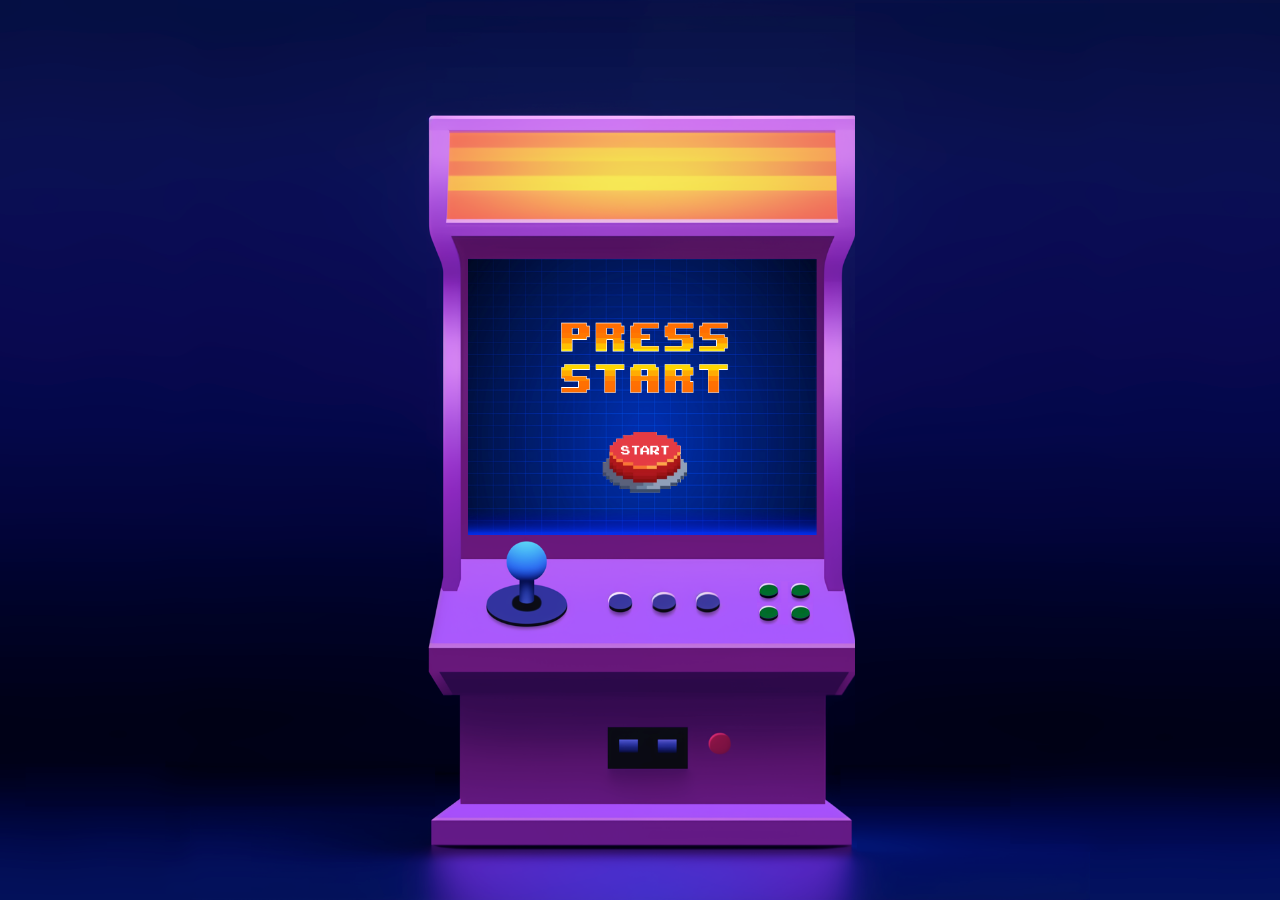
==== index.html @ 28a4548b "put javascript from index.html into script.js" ====
<!--
    
Clint Steadman
    
index.html

-->

<!DOCTYPE html>
<html lang="en">
<head>
    <title>Clint's Portfolio</title>
    <meta name="viewport" content="width=device-width, initial-scale=1, maximum-scale=1, minimum-scale=1" />
    <link href="https://fonts.googleapis.com/css2?family=Russo+One&display=swap" rel="stylesheet">
    <link href="https://fonts.googleapis.com/css2?family=Roboto+Mono:wght@500&display=swap" rel="stylesheet">
    <link rel="stylesheet" type="text/css" href="default.css">
</head>
<body id="index">
    <div class="index-centered-content">
        <div class="image-container">
            <img src="images/PressStart1.png" alt="Press Start" id="image1">
            <img src="images/PressStart2.png" alt="Press Start 2" id="image2" style="display: none;">
        </div>
        <div class="red-button-container">
            <img src="images/RedButtonUp.png" alt="Red Button Up" id="redButtonUp" class="red-button">
            <img src="images/RedButtonDown.png" alt="Red Button Down" id="redButtonDown" class="red-button" style="display: none;">
        </div>
    </div>
    <!-- JavaScript code for image rotation -->
    <script type="text/javascript" src="script.js"></script>
</body>
</html>
---- default.css ----
/*
    
Clint Steadman
    
default.css

*/

/* variables for css ----------------------------------------------------------------------------------------*/
:root{
	/*--mainColor:#eaeaea;*/
	/*--secondaryColor:#fff;*/

	--borderColor:#c1c1c1;

	--mainText: white;
	--secondaryText:white;

	--themeDotBorder:white;

	--previewBg:rgb(25, 39, 52, 0.8);
	--previewShadow:#111921;

	--buttonColor: green;

	--defaultBackgroundImage: url('images/bluegrid2.png'); /* Vecteezy.com */


}

/* base Arcade Clint page with background image -------------------------------------------------------------*/
@font-face {
	font-family: "Arcade Normal";
	src: url('/Users/clinty2710/Library/Fonts/ARCADE_N.TTF') format('TrueType');
}

body.landing-page {
	background-image: url('images/stretchedarcaV3.png');
	background-size: 100% 100%;
	background-repeat: no-repeat;
	background-attachment: fixed;
	background-position: center center;
	overflow: hidden;
	font-family: "Arcade Normal", Times, Serif;
	color: white;
  }

.header {
	font-family: "Arcade Normal", Times, Serif;
    color: purple;
    height: 100px;
    padding: 20px;
    text-align: center;
}

/* Style the scrollable content area with padding -----------------------------------------------------*/
.body {
    position: fixed;
    top: 170px; 
    left: 155px; 
    right: 155px; 
    bottom: 118px; 
    overflow: hidden; 
    padding: 15px;
	background-image: var(--defaultBackgroundImage);
	background-size: 100% 100%;
}

.post-body {
    position: relative;
	font-family: "Arcade Normal", Times, Serif;
	color: white;
}

.post-body::before {
    content: "";
    background-image: url('images/bluegrid.png');
	background-size: 100% 100%;
	background-repeat: no-repeat;
	background-attachment: fixed;
	background-position: center center;
	overflow: hidden;
    position: absolute;
    top: 0;
    left: 0;
    right: 0;
    bottom: 0;
    z-index: -1; 
}
/* Style for index.html --------------------------------------------------------------------------------*/

#index {
    background-image: url('images/smallarcade.png');
    background-size: cover;
    background-position: center;
    background-attachment: fixed;
    background-color: #222;
    height: 100vh;
}

/* Styles for the centered content */
.index-centered-content {
    display: flex;
    justify-content: center;
    align-items: flex-end;
    min-height: 100vh;
}

/* Styles for the image container */
.image-container {
    display: flex;
    justify-content: center;
    align-items: center;
    min-height: 100vh;
    position: relative;
    top: -100px;
}

.image-container img {
    max-width: 30%;
    height: auto;
    display: block;
    margin: 15px 0 0 1%;
}

/* Styles for the RedButton images */
.red-button-container {
    display: flex;
    justify-content: center;
    align-items: center;
    position: relative;
    top: 25px; /* Vertical positioning */

    /* Maintain RedButton position */
    position: absolute;
    bottom: 0;
    left: 50.4%;
    transform: translateX(-50%);
}

.red-button-container .red-button {
    max-width: 30%;
    height: auto;
    margin: 10px;
}

.red-button-container #redButtonDown {
    display: none;
}

/* CSS for page transition -----------------------------------------------------------------------------*/
.page {
	position: absolute;
	top: 0;
	left: 0;
	width: 100%;
	height: 100%;
	transition: transform 0.5s, opacity 0.5s;
	transform: scale(1);
	opacity: 1;
	display: none;
  }
  
  .page.active {
	display: block;
	transform: scale(1);
	opacity: 1;
	transition: transform 0.5s, opacity 0.5s;
  }
  
  .page.active.incoming {
	transform: scale(0.8);
	opacity: 0;
  }
  
  .page.zoom-in {
	transform: scale(1);
	opacity: 1;
	transition: transform 0.5s, opacity 0.5s;
	display: block;
	z-index: 1;
  }
  
  .page.zoom-out {
	transform: scale(0.8);
	opacity: 0;
	z-index: 0;
	display: block;
	position: absolute;
  }
  

/* Style the footer at the bottom ----------------------------------------------------------------------*/
.footer {
    position: fixed;
    left: 0;
    right: 0;
    bottom: 0;
    color: white;
    height: 100px; 
    padding: 10px;
    text-align: center;
}

.joystick {
    max-width: 100px; 
	height: 150px;
    position: fixed;
    left: 23.2%; 
    bottom: 30px;
}

.tilted-joystick {
	display: none;
    width: 100px;
    height: 150px;
    position: fixed;
    left: 22%; 
    bottom: 28px; 
}


/* Arcade Screen Tag Styles --------------------------------------------------------------------------------*/

html, body{
	padding: 0;
	margin: 0;
	scroll-behavior: smooth;
}

body *{
	transition: 0.3s;
}


h1, h2, h3, h4, h5, h6, strong{
	color: var(--mainText);
	font-weight: 300;
}

p, li, span, label, input, textarea{
	color: var(--secondaryText);
}

a{
	text-decoration: none;
	color:#17a2b8;
}

ul{
	list-style: none;
}

h1 { font-size: 45px;}
h2 { font-size: 36px;}
h3 { font-size: 28px;}
h4 { font-size: 24px;}
h5 { font-size: 20px;}
h6 { font-size: 16px;}


.s1{
	background-color: var(--mainColor);
	overflow:auto;
}

.s2{
	background-color: var(--secondaryColor);
	border-bottom: 5px dashed var(--borderColor);
	overflow:auto;
}


.main-container{
	width: 1000px;
	margin: 0 auto;

}

/* Name Title --------------------------------------------------------------------------------------------*/
.greeting-wrapper {
    display: grid;
    text-align: center;
    align-content: center;
    min-height: 10em;
    margin: 0; 
}

.space-invader-wrapper {
    display: flex;
    justify-content: center; /* Center items horizontally */
    align-items: center; /* Center items vertically */
    padding: 5px 5px 0 5px;
	margin-top: -60px;
	margin-bottom: 50px;
}

.browser-image {
    height: 22px;
    width: 20px;
    margin: 5px;
}


.intro-wrapper{
	background-color: var(--secondaryColor);
	border: 5px dashed var(--borderColor);
	border-radius:5px 5px 0 0;


	-webkit-box-shadow: -1px 1px 3px -1px rgba(0,0,0,0.75);
	-moz-box-shadow: -1px 1px 3px -1px rgba(0,0,0,0.75);
	box-shadow: -1px 1px 3px -1px rgba(0,0,0,0.75);

	display: grid;
	grid-template-columns: 1fr 1fr;
	grid-template-areas: 
		'nav-wrapper nav-wrapper'
		'left-column right-column'
	;
}

/* Nav bar and intro wrapper/theme buttons -------------------------------------------------------------------*/
.nav-wrapper{
	border-radius:5px 5px 0 0;
	grid-area:nav-wrapper;
	border-bottom: 1.5px dashed var(--borderColor);
	display: flex;
	justify-content: space-between;
	align-items: center;
	background-color: var(--mainColor);
}

#navigation a{
	color:var(--mainText);
}


#navigation{
	margin:0;
	padding: 10px;
}

#navigation li{
	display: inline-block;
	margin-right: 5px;
	margin-left:5px;
}

.space-invader-wrapper-2 {
    display: flex;
    justify-content: center; 
    align-items: center; 
    padding: 5px;
}

.browser-image-3 {
    height: 80px;
    width: 100px;
    margin: 5px;
    margin-top: 5px;
}

.space-invader-wrapper-3 {
    display: flex;
    justify-content: center; 
    align-items: center; 
    padding: 10px;
}

.browser-image-2 {
    height: 45px;
    width: 60px;
    margin: 5px;
    margin-top: 50px;
}


.left-column{
	grid-area: left-column;
	padding-top:50px;
	padding-bottom: 50px;
}

#profile_pic{
	display: block;
	margin:0 auto;

	height: 200px;
	width: 200px;
	object-fit: cover;
	border:2px solid var(--borderColor);
}


#theme-options-wrapper{
	display: flex;
	justify-content: center;
}

.theme-dot{
	height: 30px;
	width: 30px;
	background-color: black;
	border-radius: 50%;

	margin: 5px;
	border:2px solid var(--themeDotBorder);

	-webkit-box-shadow: -1px 1px 3px -1px rgba(0,0,0,0.75);
	-moz-box-shadow: -1px 1px 3px -1px rgba(0,0,0,0.75);
	box-shadow: -1px 1px 3px -1px rgba(0,0,0,0.75);

	cursor: pointer;
}


.theme-dot:hover{
	border-width: 5px;
}


#default-mode{
	background-color: #002999;
}

#black-mode{
	background-color: black;
}

#green-mode{
	background-color: #005D3B;
}

#purple-mode{
	background-color: #5921AC;
}

#settings-note{
	font-size: 12px;
	font-style: italic;
	text-align: center;
}

.right-column {
    grid-area: right-column;
    display: grid;
    align-content: start;
    padding-top: 95px; 
    padding-bottom: 50px;
}


#preview-shadow{
	background-color: var(--previewShadow);
	max-width: 300px;
	height: 200px;
	padding-left: 30px;
	padding-top: 30px;
}

#preview{
	width: 300px;
	border: 2px dashed #17a2b8;
	background-color: var(--previewBg);
	padding: 15px;
	position: relative;
}

.corner{
	width:20px;
	height: 20px;
	position: absolute;
}

#corner-tl{
	top:-5px;
	left: -5px
}

#corner-tr{
	top:-5px;
	right: -5px
}

#corner-br{
	bottom:-5px;
	right: -5px
}

#corner-bl{
	bottom:-5px;
	left: -5px
}

/* About me/skills section and Social media -------------------------------------------------------------------*/
.about-wrapper{
	display: grid;
	grid-template-columns: repeat(auto-fit, minmax(320px, 1fr));
	padding-bottom: 50px;
	padding-top: 50px;
	gap:100px;
}

hr {
    border: none;
    border-top: 5px dashed var(--borderColor);
}

#skills{
	display: flex;
	justify-content: space-evenly;
	background-color: var(--previewShadow);
	padding-right: 40px;
	padding-top: 15px;
}

.social-links{
	display: grid;
	align-content: center;
	text-align: center;
}

#social_img{
	width: 100%;
	border:2px solid var(--borderColor);
}

.social-icons {
    display: flex;
    align-items: center; /* Vertically center the icons */
	justify-content: center;
	gap: 50px;
}

/* Past Projects Section ---------------------------------------------------------------------------------*/
.post-wrapper{
	display: grid;
	grid-template-columns: repeat(auto-fit, 320px);
	gap:20px;
	justify-content: center;
	padding-bottom: 50px;
}

.post{
	border: 1.5px solid var(--borderColor);
	-webkit-box-shadow: -2px 7px 21px -9px rgba(0,0,0,0.75);
	-moz-box-shadow: -2px 7px 21px -9px rgba(0,0,0,0.75);
	box-shadow: -2px 7px 21px -9px rgba(0,0,0,0.75);
}

.thumbnail{
	display: block;
	width: 100%;
	height:180px;
	object-fit: cover;
}

.post-preview{
	background-color: #fff;
	padding:15px;
}

.post-title{
	color:black;
	margin: 0;
}

.post-intro{
	color:#4b5156;
	font-size: 14px;
}

/* Contact Form and end of page -----------------------------------------------------------------------*/
#contact-form{
	display: block;
	max-width: 600px;
	margin: 0 auto;
	border: 5px dashed var(--borderColor);
	padding: 15px;
	border-radius: 5px;
	background-color: var(--mainColor);
	margin-bottom: 50px;

}

#contact-form label{
	line-height: 2.7em;
}

#contact-form textarea{
	min-height: 100px;
	font-size: 14px;
}


.input-field{
	width: 100%;
	padding-top: 10px;
	padding-bottom:10px;
	color: black;
	background-color: #eaeaea;
	border-radius: 5px;
	border:1px solid var(--borderColor);
	font-size: 14px;
}


#submit-btn{
	font-family: "Arcade Normal", Times, Serif;
	margin-top: 10px;
	width: 100%;
	padding-top: 10px;
	padding-bottom:10px; 
	color: #fff;
	background-color: var(--buttonColor);
	border:none;
}

#space-ship {
    width: 100px; 
    display: block;
    margin: 0 auto;
	margin-bottom: 40px;
}

/* @media actions ----------------------------------------------------------------------------------------*/
@media screen and (max-width: 1200px){
	.main-container{
		width: 95%;
	}
}

@media screen and (max-width: 800px){
	.intro-wrapper{
		grid-template-columns: 1fr;
		grid-template-areas: 
			'nav-wrapper'
			'left-column'
			'right-column'
		;
	}

	.right-column{
		justify-content: center;
	}

}

@media screen and (max-width: 400px){
	#preview-shadow{
		max-width: 280px;
		height: 180px;
		padding-left: 10px;
		padding-top: 10px;
	}

	#preview{
		width: 280px;

	}

}

@media screen and (max-width: 925px) {
	.body {
	  position: fixed;
	  top: 0;
	  left: 0;
	  width: 100%;
	  height: 100%;
	  padding: 0;
	  margin: 0;
	}
  }
  
  @media screen and (max-width: 925px) {
    .joystick {
        display: none;
    }
}

/* Media Query for index.html smaller viewport width */
@media (max-width: 880px) {
    .image-container img {
        max-width: 33%; /* Allow "Press Start" images to resize to fit the viewport */
        margin: 15px 0;
    }

    .red-button-container {
        top: 0px; /* Adjust the vertical position if needed */
    }
}
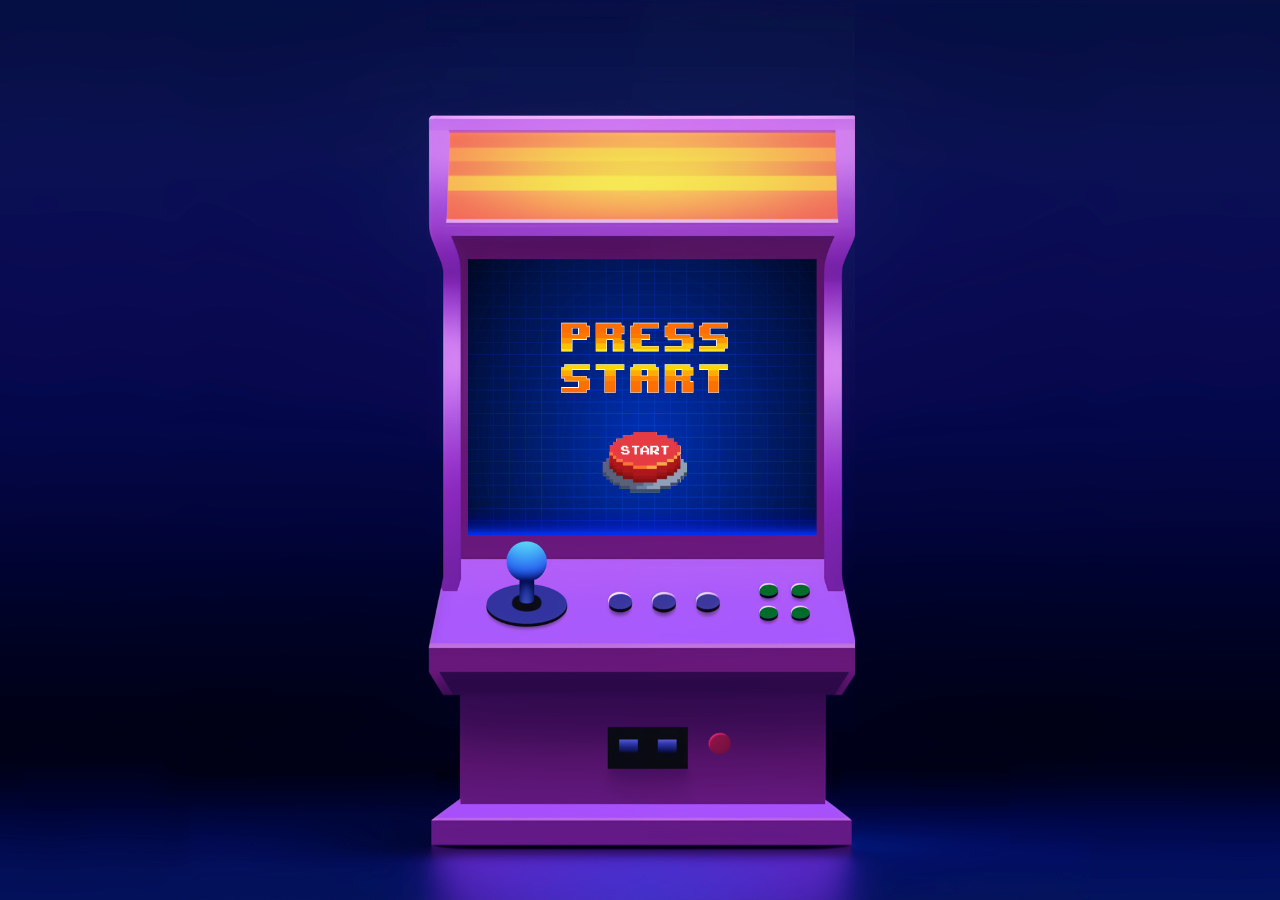
==== commit 666dfe2f: "adjust script and images" ====
--- a/index.html
+++ b/index.html
@@ -16,17 +16,21 @@
     <link rel="stylesheet" type="text/css" href="default.css">
 </head>
 <body id="index">
-    <div class="index-centered-content">
-        <div class="image-container">
-            <img src="images/PressStart1.png" alt="Press Start" id="image1">
-            <img src="images/PressStart2.png" alt="Press Start 2" id="image2" style="display: none;">
-        </div>
-        <div class="red-button-container">
-            <img src="images/RedButtonUp.png" alt="Red Button Up" id="redButtonUp" class="red-button">
-            <img src="images/RedButtonDown.png" alt="Red Button Down" id="redButtonDown" class="red-button" style="display: none;">
+    <div class="transition-container initial">
+        <div class="index-centered-content">
+            <div class="image-container">
+                <img src="images/PressStart1.png" alt="Press Start" id="image1">
+                <img src="images/PressStart2.png" alt="Press Start 2" id="image2" style="display: none;">
+            </div>
+            <div class="red-button-container">
+                <img src="images/RedButtonUp.png" alt="Red Button Up" id="redButtonUp" class="red-button">
+                <img src="images/RedButtonDown.png" alt="Red Button Down" id="redButtonDown" class="red-button" style="display: none;">
+            </div>
         </div>
     </div>
-    <!-- JavaScript code for image rotation -->
+    
+    <!-- Include your external script.js for transitions -->
     <script type="text/javascript" src="script.js"></script>
 </body>
 </html>
+
--- a/default.css
+++ b/default.css
@@ -34,16 +34,43 @@
 	src: url('/Users/clinty2710/Library/Fonts/ARCADE_N.TTF') format('TrueType');
 }
 
-body.landing-page {
-	background-image: url('images/stretchedarcaV3.png');
+html {
+	background-image: url(images/smallarcade.png);
+	background-color: #020434;
 	background-size: 100% 100%;
-	background-repeat: no-repeat;
-	background-attachment: fixed;
-	background-position: center center;
-	overflow: hidden;
-	font-family: "Arcade Normal", Times, Serif;
-	color: white;
-  }
+    background-repeat: no-repeat;
+    background-attachment: fixed;
+    background-position: center center;
+    position: absolute;
+    top: 0;
+    left: 0;
+    width: 100%;
+    height: 100%;
+    z-index: -1; /* Place it behind the content */
+}
+.transition-container {
+    background: transparent; /* Remove the background image from the body */
+    overflow: hidden;
+    font-family: "Arcade Normal", Times, Serif;
+    color: white;
+    position: relative;
+    z-index: 1;
+    transition: all 1s ease;
+}
+
+.background-image {
+    background-image: url('images/stretchedarcaV3.png');
+    background-size: 100% 100%;
+    background-repeat: no-repeat;
+    background-attachment: fixed;
+    background-position: center center;
+    position: absolute;
+    top: 0;
+    left: 0;
+    width: 100%;
+    height: 100%;
+    z-index: -1; /* Place it behind the content */
+}
 
 .header {
 	font-family: "Arcade Normal", Times, Serif;
@@ -149,46 +176,31 @@
 }
 
 /* CSS for page transition -----------------------------------------------------------------------------*/
-.page {
-	position: absolute;
-	top: 0;
-	left: 0;
-	width: 100%;
-	height: 100%;
-	transition: transform 0.5s, opacity 0.5s;
-	transform: scale(1);
-	opacity: 1;
-	display: none;
-  }
-  
-  .page.active {
-	display: block;
-	transform: scale(1);
-	opacity: 1;
-	transition: transform 0.5s, opacity 0.5s;
-  }
-  
-  .page.active.incoming {
-	transform: scale(0.8);
-	opacity: 0;
-  }
-  
-  .page.zoom-in {
-	transform: scale(1);
-	opacity: 1;
-	transition: transform 0.5s, opacity 0.5s;
-	display: block;
-	z-index: 1;
-  }
-  
-  .page.zoom-out {
-	transform: scale(0.8);
-	opacity: 0;
-	z-index: 0;
-	display: block;
-	position: absolute;
-  }
-  
+
+/* CSS for page transition */
+.transition-container {
+    position: fixed;
+    top: 0;
+    left: 0;
+    right: 0;
+    bottom: 0;
+    z-index: 9999;
+
+    animation: zoomIn 0.5s ease-in-out; /* Animation for zooming in */
+    animation-fill-mode: forwards; /* Ensure the final state is maintained */
+}
+
+@keyframes zoomIn {
+    0% {
+        transform: scale(1.5); /* Start with zoomed-in effect */
+        opacity: 0; /* Fully transparent initially */
+    }
+    100% {
+        transform: scale(1); /* Scale back to original size */
+        opacity: 1; /* Fully opaque at the end */
+    }
+}
+
 
 /* Style the footer at the bottom ----------------------------------------------------------------------*/
 .footer {
@@ -625,6 +637,28 @@
 }
 
 /* @media actions ----------------------------------------------------------------------------------------*/
+@keyframes zoomIn {
+	0% {
+	  transform: scale(0.1);
+	  opacity: 0;
+	}
+	100% {
+	  transform: scale(1);
+	  opacity: 1;
+	}
+  }
+  
+  @keyframes zoomOut {
+	0% {
+	  transform: scale(1);
+	  opacity: 1;
+	}
+	100% {
+	  transform: scale(0.1);
+	  opacity: 0;
+	}
+  }
+
 @media screen and (max-width: 1200px){
 	.main-container{
 		width: 95%;
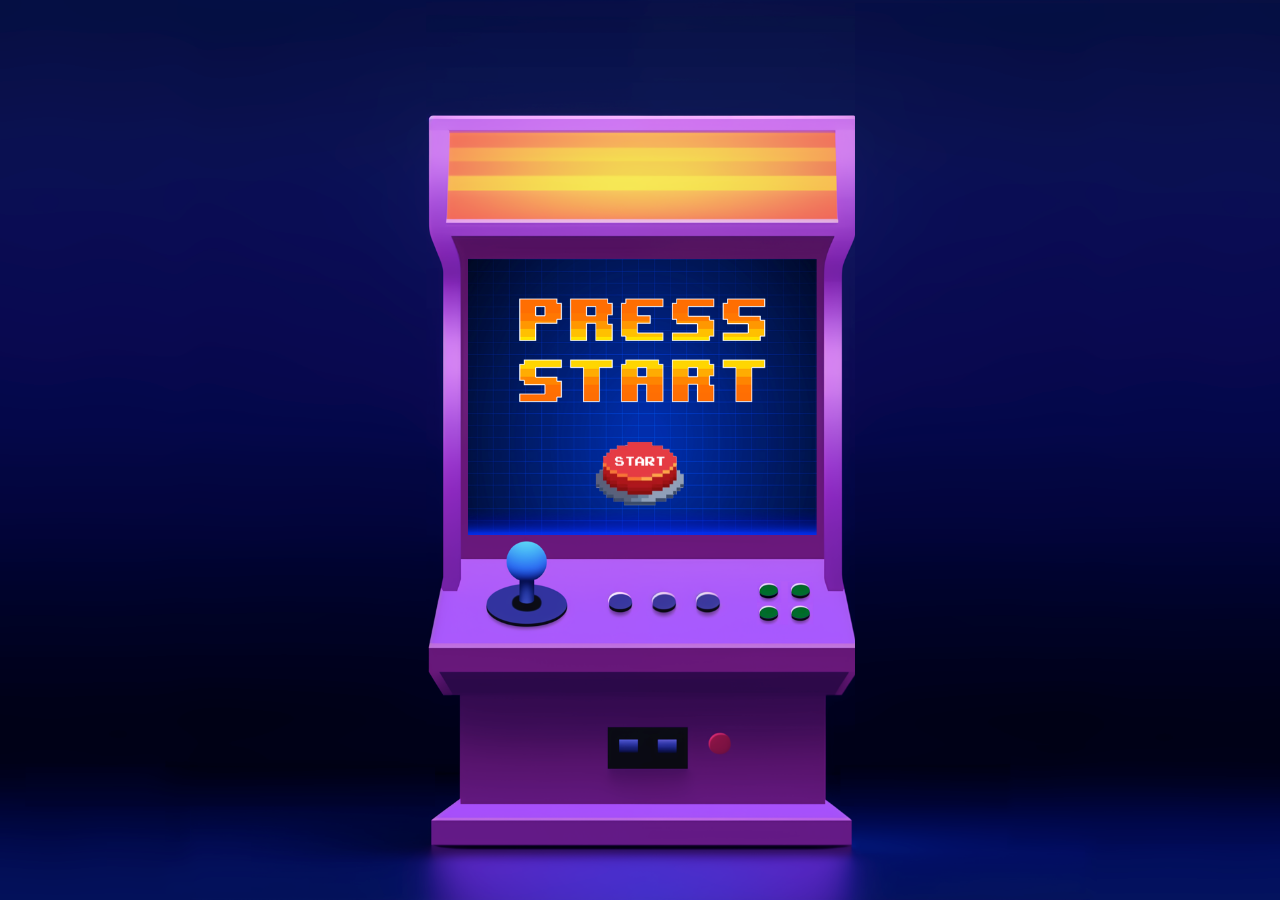
==== commit 4ba534cb: "changed index images and layout" ====
--- a/index.html
+++ b/index.html
@@ -19,12 +19,12 @@
     <div class="transition-container initial">
         <div class="index-centered-content">
             <div class="image-container">
-                <img src="images/PressStart1.png" alt="Press Start" id="image1">
-                <img src="images/PressStart2.png" alt="Press Start 2" id="image2" style="display: none;">
+                <img src="images/PressStart1V2.png" alt="Press Start" id="image1">
+                <img src="images/PressStart2V2.png" alt="Press Start 2" id="image2" style="display: none;">
             </div>
             <div class="red-button-container">
-                <img src="images/RedButtonUp.png" alt="Red Button Up" id="redButtonUp" class="red-button">
-                <img src="images/RedButtonDown.png" alt="Red Button Down" id="redButtonDown" class="red-button" style="display: none;">
+                <img src="images/RedButtonUpV2.png" alt="Red Button Up" id="redButtonUp" class="red-button">
+                <img src="images/RedButtonDownV2.png" alt="Red Button Down" id="redButtonDown" class="red-button" style="display: none;">
             </div>
         </div>
     </div>
--- a/default.css
+++ b/default.css
@@ -31,11 +31,10 @@
 /* base Arcade Clint page with background image -------------------------------------------------------------*/
 @font-face {
 	font-family: "Arcade Normal";
-	src: url('/Users/clinty2710/Library/Fonts/ARCADE_N.TTF') format('TrueType');
+	src: url('fonts/ARCADE_N.TTF') format('TrueType');
 }
 
 html {
-	background-image: url(images/smallarcade.png);
 	background-color: #020434;
 	background-size: 100% 100%;
     background-repeat: no-repeat;
@@ -47,9 +46,16 @@
     width: 100%;
     height: 100%;
     z-index: -1; /* Place it behind the content */
-}
+	
+}
+
+img {
+    max-width: 100%; /* Prevent images from stretching beyond their container */
+    height: auto; /* Maintain the aspect ratio */
+}
+
 .transition-container {
-    background: transparent; /* Remove the background image from the body */
+    background: transparent;
     overflow: hidden;
     font-family: "Arcade Normal", Times, Serif;
     color: white;
@@ -58,19 +64,22 @@
     transition: all 1s ease;
 }
 
+/* background arcade image for future use
 .background-image {
-    background-image: url('images/stretchedarcaV3.png');
-    background-size: 100% 100%;
-    background-repeat: no-repeat;
-    background-attachment: fixed;
-    background-position: center center;
     position: absolute;
+	transition-property: smooth;
     top: 0;
     left: 0;
     width: 100%;
+    height: 100vh;
+    z-index: -1;
+}
+
+#arcade-cabinet {
+    width: 100%;
     height: 100%;
-    z-index: -1; /* Place it behind the content */
-}
+}
+
 
 .header {
 	font-family: "Arcade Normal", Times, Serif;
@@ -79,19 +88,25 @@
     padding: 20px;
     text-align: center;
 }
+*/
 
 /* Style the scrollable content area with padding -----------------------------------------------------*/
+
+/* styles for .body for arcade cabinet 
 .body {
-    position: fixed;
-    top: 170px; 
-    left: 155px; 
-    right: 155px; 
-    bottom: 118px; 
-    overflow: hidden; 
-    padding: 15px;
-	background-image: var(--defaultBackgroundImage);
-	background-size: 100% 100%;
-}
+    position: absolute;
+	transition-property: smooth;
+    overflow: hidden;
+    padding: 0;
+    margin: 35px 155px 100px 155px;
+    background-image: var(--defaultBackgroundImage);
+    background-size: 100% 100%;
+    background-repeat: no-repeat;
+    height: 100%;
+    max-height: 430px;
+    overflow-y: auto;
+}
+
 
 .post-body {
     position: relative;
@@ -102,7 +117,7 @@
 .post-body::before {
     content: "";
     background-image: url('images/bluegrid.png');
-	background-size: 100% 100%;
+	background-size: cover;
 	background-repeat: no-repeat;
 	background-attachment: fixed;
 	background-position: center center;
@@ -112,72 +127,117 @@
     left: 0;
     right: 0;
     bottom: 0;
-    z-index: -1; 
-}
+    z-index: -1;
+}
+*/
+
+/* Default styles for .body */
+.body {
+    position: absolute;
+    flex: auto;
+    padding: 0; /* No padding */
+    margin: 0; /* No margin */
+    background-image: var(--defaultBackgroundImage);
+    background-size: 100% 100%;
+    background-repeat: no-repeat;
+    height: 100%; /* Full viewport height */
+    width: 100%;
+    overflow-y: auto; /* If you want to allow vertical scrolling */
+}
+
+/* Styles for .post-body */
+.post-body {
+    position: relative;
+    font-family: "Arcade Normal", Times, Serif;
+    color: white;
+    width: 100%; /* Ensure it takes full width */
+    height: auto; /* Height can be auto to expand with content */
+}
+
+/* Before pseudo-element for .post-body */
+.post-body::before {
+    content: "";
+    background-image: url('images/bluegrid.png');
+    background-size: cover;
+    background-repeat: no-repeat;
+    background-attachment: fixed;
+    background-position: center center;
+    position: absolute;
+    top: 0;
+    left: 0;
+    right: 0;
+    bottom: 0;
+    z-index: -1;
+}
+
 /* Style for index.html --------------------------------------------------------------------------------*/
 
 #index {
-    background-image: url('images/smallarcade.png');
+    background-image: url('images/smallarcadeV2.png');
     background-size: cover;
     background-position: center;
     background-attachment: fixed;
     background-color: #222;
     height: 100vh;
-}
-
-/* Styles for the centered content */
+    overflow: hidden;
+}
+
+.image-container img {
+    position: fixed; /* Keep the position as fixed */
+    width: 100%;
+    height: 100%;
+    top: 0;
+    left: 0;
+    object-fit: cover;
+}
+
+.red-button-container .red-button {
+    position: fixed; /* Keep the position as fixed */
+    width: 100%;
+    height: 100%;
+    top: 0;
+    left: 0;
+    object-fit: cover;
+}
+
+
+/* Styles for V1 of Press Start and Red Buttons 
 .index-centered-content {
     display: flex;
+    flex-direction: column;
+    align-items: center;
     justify-content: center;
-    align-items: flex-end;
-    min-height: 100vh;
-}
-
-/* Styles for the image container */
+    height: 80vh;  
+}
+
 .image-container {
     display: flex;
-    justify-content: center;
+    flex-direction: column;
     align-items: center;
-    min-height: 100vh;
-    position: relative;
-    top: -100px;
+    margin-bottom: 10px;
 }
 
 .image-container img {
-    max-width: 30%;
+    max-width: 40%;
     height: auto;
-    display: block;
-    margin: 15px 0 0 1%;
-}
-
-/* Styles for the RedButton images */
+    margin-bottom: 15px;
+}
+
 .red-button-container {
     display: flex;
-    justify-content: center;
+    flex-direction: column;
     align-items: center;
-    position: relative;
-    top: 25px; /* Vertical positioning */
-
-    /* Maintain RedButton position */
-    position: absolute;
-    bottom: 0;
-    left: 50.4%;
-    transform: translateX(-50%);
+    margin-top: 20px;
 }
 
 .red-button-container .red-button {
     max-width: 30%;
     height: auto;
-    margin: 10px;
-}
-
-.red-button-container #redButtonDown {
-    display: none;
-}
-
+    margin-top: -35px;
+}
+*/
 /* CSS for page transition -----------------------------------------------------------------------------*/
 
-/* CSS for page transition */
 .transition-container {
     position: fixed;
     top: 0;
@@ -202,7 +262,7 @@
 }
 
 
-/* Style the footer at the bottom ----------------------------------------------------------------------*/
+/* Style the footer at the bottom ----------------------------------------------------------------------
 .footer {
     position: fixed;
     left: 0;
@@ -212,6 +272,7 @@
     height: 100px; 
     padding: 10px;
     text-align: center;
+	z-index: 5;
 }
 
 .joystick {
@@ -228,9 +289,9 @@
     height: 150px;
     position: fixed;
     left: 22%; 
-    bottom: 28px; 
-}
-
+    bottom: 28px;
+}
+*/
 
 /* Arcade Screen Tag Styles --------------------------------------------------------------------------------*/
 
@@ -270,24 +331,27 @@
 h5 { font-size: 20px;}
 h6 { font-size: 16px;}
 
-
 .s1{
 	background-color: var(--mainColor);
-	overflow:auto;
+	overflow: auto;
 }
 
 .s2{
 	background-color: var(--secondaryColor);
-	border-bottom: 5px dashed var(--borderColor);
 	overflow:auto;
 }
 
-
-.main-container{
-	width: 1000px;
-	margin: 0 auto;
-
-}
+.s3 {
+
+}
+
+.main-container {
+    width: 100%; 
+    max-width: 100%;
+    padding: 0px;
+    margin: auto; 
+    overflow-x: hidden;
+  }
 
 /* Name Title --------------------------------------------------------------------------------------------*/
 .greeting-wrapper {
@@ -298,14 +362,14 @@
     margin: 0; 
 }
 
-.space-invader-wrapper {
-    display: flex;
-    justify-content: center; /* Center items horizontally */
-    align-items: center; /* Center items vertically */
+/*.space-invader-wrapper {
+    display: flex;
+    justify-content: center; 
+    align-items: center; 
     padding: 5px 5px 0 5px;
 	margin-top: -60px;
 	margin-bottom: 50px;
-}
+} */
 
 .browser-image {
     height: 22px;
@@ -314,10 +378,12 @@
 }
 
 
-.intro-wrapper{
+.intro-wrapper {
 	background-color: var(--secondaryColor);
 	border: 5px dashed var(--borderColor);
-	border-radius:5px 5px 0 0;
+	border-radius: 5px 5px 0 0;
+    margin: 5px;
+    padding: 5px;
 
 
 	-webkit-box-shadow: -1px 1px 3px -1px rgba(0,0,0,0.75);
@@ -335,10 +401,10 @@
 /* Nav bar and intro wrapper/theme buttons -------------------------------------------------------------------*/
 .nav-wrapper{
 	border-radius:5px 5px 0 0;
-	grid-area:nav-wrapper;
+	grid-area: nav-wrapper;
 	border-bottom: 1.5px dashed var(--borderColor);
 	display: flex;
-	justify-content: space-between;
+	justify-content: space-evenly;
 	align-items: center;
 	background-color: var(--mainColor);
 }
@@ -388,65 +454,90 @@
 }
 
 
-.left-column{
-	grid-area: left-column;
-	padding-top:50px;
-	padding-bottom: 50px;
-}
-
-#profile_pic{
-	display: block;
-	margin:0 auto;
-
-	height: 200px;
-	width: 200px;
-	object-fit: cover;
-	border:2px solid var(--borderColor);
-}
-
-
-#theme-options-wrapper{
-	display: flex;
-	justify-content: center;
-}
-
-.theme-dot{
-	height: 30px;
-	width: 30px;
-	background-color: black;
-	border-radius: 50%;
-
-	margin: 5px;
-	border:2px solid var(--themeDotBorder);
-
-	-webkit-box-shadow: -1px 1px 3px -1px rgba(0,0,0,0.75);
-	-moz-box-shadow: -1px 1px 3px -1px rgba(0,0,0,0.75);
-	box-shadow: -1px 1px 3px -1px rgba(0,0,0,0.75);
-
-	cursor: pointer;
-}
-
-
-.theme-dot:hover{
-	border-width: 5px;
-}
-
-
-#default-mode{
-	background-color: #002999;
-}
-
-#black-mode{
-	background-color: black;
-}
-
-#green-mode{
-	background-color: #005D3B;
-}
-
-#purple-mode{
-	background-color: #5921AC;
-}
+.left-column {
+    grid-area: left-column;
+    padding: 50px 0;
+    display: flex;
+    flex-direction: column;
+    align-items: center;
+    text-align: center;
+}
+
+.profile-pics {
+    display: flex;
+    justify-content: center;
+    gap: 20px;
+    position: relative;
+}
+
+.profile_pic {
+    height: 200px;
+    width: 200px;
+    object-fit: cover;
+    border: 2px solid var(--borderColor);
+    position: relative;
+    z-index: 2;
+}
+
+#image-hover {
+    transition: opacity 1s;
+    position: relative;
+    z-index: 3;
+}
+
+#image-hover:hover {
+    opacity: 0;
+}
+
+#bottom-image {
+    z-index: 1;
+    position: absolute;
+    top: 0;
+    left: 0;
+}
+
+h5 {
+    line-height: 1;
+}
+
+#theme-options-wrapper {
+    display: flex;
+    justify-content: center;
+    gap: 10px;
+}
+
+.theme-dot {
+    height: 30px;
+    width: 30px;
+    background-color: black;
+    border-radius: 50%;
+    border: 2px solid var(--themeDotBorder);
+    -webkit-box-shadow: -1px 1px 3px -1px rgba(0, 0, 0, 0.75);
+    -moz-box-shadow: -1px 1px 3px -1px rgba(0, 0, 0, 0.75);
+    box-shadow: -1px 1px 3px -1px rgba(0, 0, 0, 0.75);
+    cursor: pointer;
+}
+
+.theme-dot:hover {
+    border-width: 5px;
+}
+
+#default-mode {
+    background-color: #002999;
+}
+
+#black-mode {
+    background-color: black;
+}
+
+#green-mode {
+    background-color: #005D3B;
+}
+
+#purple-mode {
+    background-color: #5921AC;
+}
+
 
 #settings-note{
 	font-size: 12px;
@@ -514,6 +605,10 @@
 	gap:100px;
 }
 
+.about-me {
+    padding: 5px;
+}
+
 hr {
     border: none;
     border-top: 5px dashed var(--borderColor);
@@ -521,10 +616,11 @@
 
 #skills{
 	display: flex;
-	justify-content: space-evenly;
+	justify-content: start;
 	background-color: var(--previewShadow);
-	padding-right: 40px;
+    background-size: 100%;
 	padding-top: 15px;
+    padding: 5px;
 }
 
 .social-links{
@@ -607,7 +703,7 @@
 
 
 .input-field{
-	width: 100%;
+	width: 98.7%;
 	padding-top: 10px;
 	padding-bottom:10px;
 	color: black;
@@ -636,92 +732,144 @@
 	margin-bottom: 40px;
 }
 
-/* @media actions ----------------------------------------------------------------------------------------*/
+/* @keyframes animations */
 @keyframes zoomIn {
-	0% {
-	  transform: scale(0.1);
-	  opacity: 0;
-	}
-	100% {
-	  transform: scale(1);
-	  opacity: 1;
-	}
-  }
+    0% {
+        transform: scale(0.1);
+        opacity: 0;
+    }
+    100% {
+        transform: scale(1);
+        opacity: 1;
+    }
+}
+
+@keyframes zoomOut {
+    0% {
+        transform: scale(1);
+        opacity: 1;
+    }
+    100% {
+        transform: scale(0.1);
+        opacity: 0;
+    }
+}
+
+/* Media Query for screens with a maximum width of 400px */
+@media screen and (max-width: 400px) {
+    #preview-shadow {
+        max-width: 280px;
+        height: 180px;
+        padding-left: 10px;
+        padding-top: 10px;
+    }
+
+    #preview {
+        width: 280px;
+    }
+}
+
+/* Media Query for screens with a maximum width of 400px */
+@media screen and (max-width: 400px) {
+    .nav-wrapper {
+        font-size: smaller;
+    }
+
+    .left-column {
+        padding-right: 20px;
+    }
+
+    #preview {
+        padding-bottom: 5px;
+        padding-left: 10px;
+        padding-right: 30px;
+    }
+
+    #contact-form {
+        padding: 20px;
+    }
+}
+
+/* Media Query for screens with a maximum width of 720px */
+@media screen and (max-width: 720px) {
+    #skills {
+        background-color: var(--previewShadow);
+    }
+}
   
-  @keyframes zoomOut {
-	0% {
-	  transform: scale(1);
-	  opacity: 1;
-	}
-	100% {
-	  transform: scale(0.1);
-	  opacity: 0;
-	}
-  }
-
-@media screen and (max-width: 1200px){
-	.main-container{
-		width: 95%;
-	}
-}
-
-@media screen and (max-width: 800px){
-	.intro-wrapper{
-		grid-template-columns: 1fr;
-		grid-template-areas: 
-			'nav-wrapper'
-			'left-column'
-			'right-column'
-		;
-	}
-
-	.right-column{
-		justify-content: center;
-	}
-
-}
-
-@media screen and (max-width: 400px){
-	#preview-shadow{
-		max-width: 280px;
-		height: 180px;
-		padding-left: 10px;
-		padding-top: 10px;
-	}
-
-	#preview{
-		width: 280px;
-
-	}
-
+/* Media Query for screens with a maximum width of 800px */
+@media screen and (max-width: 800px) {
+    .intro-wrapper {
+        grid-template-columns: 1fr;
+        grid-template-areas:
+            'nav-wrapper'
+            'left-column'
+            'right-column';
+    }
+
+    .right-column {
+        justify-content: center;
+        margin-top: -100px;
+        padding-bottom: 65px;
+        padding-right: 73px;
+    }
+    .main-container {
+        width: 100%; 
+        padding: 0px; 
+        margin: 0;
+    }
 }
 
 @media screen and (max-width: 925px) {
-	.body {
-	  position: fixed;
-	  top: 0;
-	  left: 0;
-	  width: 100%;
-	  height: 100%;
-	  padding: 0;
-	  margin: 0;
-	}
-  }
-  
-  @media screen and (max-width: 925px) {
+    #skills {
+        font-size: small;
+        background-color: transparent;
+    }
+}
+
+/* Media Query for screens with a maximum width of 720px */
+@media screen and (max-width: 720px) {
+    #skills {
+        background-color: var(--previewShadow);
+    }
+}
+
+/* Media Query for screens with a maximum width of 925px */
+@media screen and (max-width: 925px) {
+    .body {
+        position: fixed;
+        top: 0;
+        left: 0;
+        width: 100%;
+        padding: 0;
+        margin: 0;
+        background-size: 100% 100%; /* Make the background image cover the screen */
+        max-height: 100vh; /* Ensure .body fills the screen height */
+        max-width: 100vw;
+        overflow-y: auto;
+    }
+
     .joystick {
         display: none;
     }
-}
-
-/* Media Query for index.html smaller viewport width */
-@media (max-width: 880px) {
-    .image-container img {
-        max-width: 33%; /* Allow "Press Start" images to resize to fit the viewport */
-        margin: 15px 0;
-    }
-
-    .red-button-container {
-        top: 0px; /* Adjust the vertical position if needed */
-    }
-}+
+    .background-image {
+        display: none;
+    }
+}
+
+@media screen and (max-width: 1024px) {
+    #skills {
+        justify-content: start;
+        margin-left: -40px;
+    }
+}
+
+/* Media Query for screens with a minimum width of 1200px */
+@media screen and (min-width: 1200px) {
+    .main-container {
+        width: 1140px; /* 95% of 1200px */
+        margin: auto; /* Center the container */
+    }
+}
+
